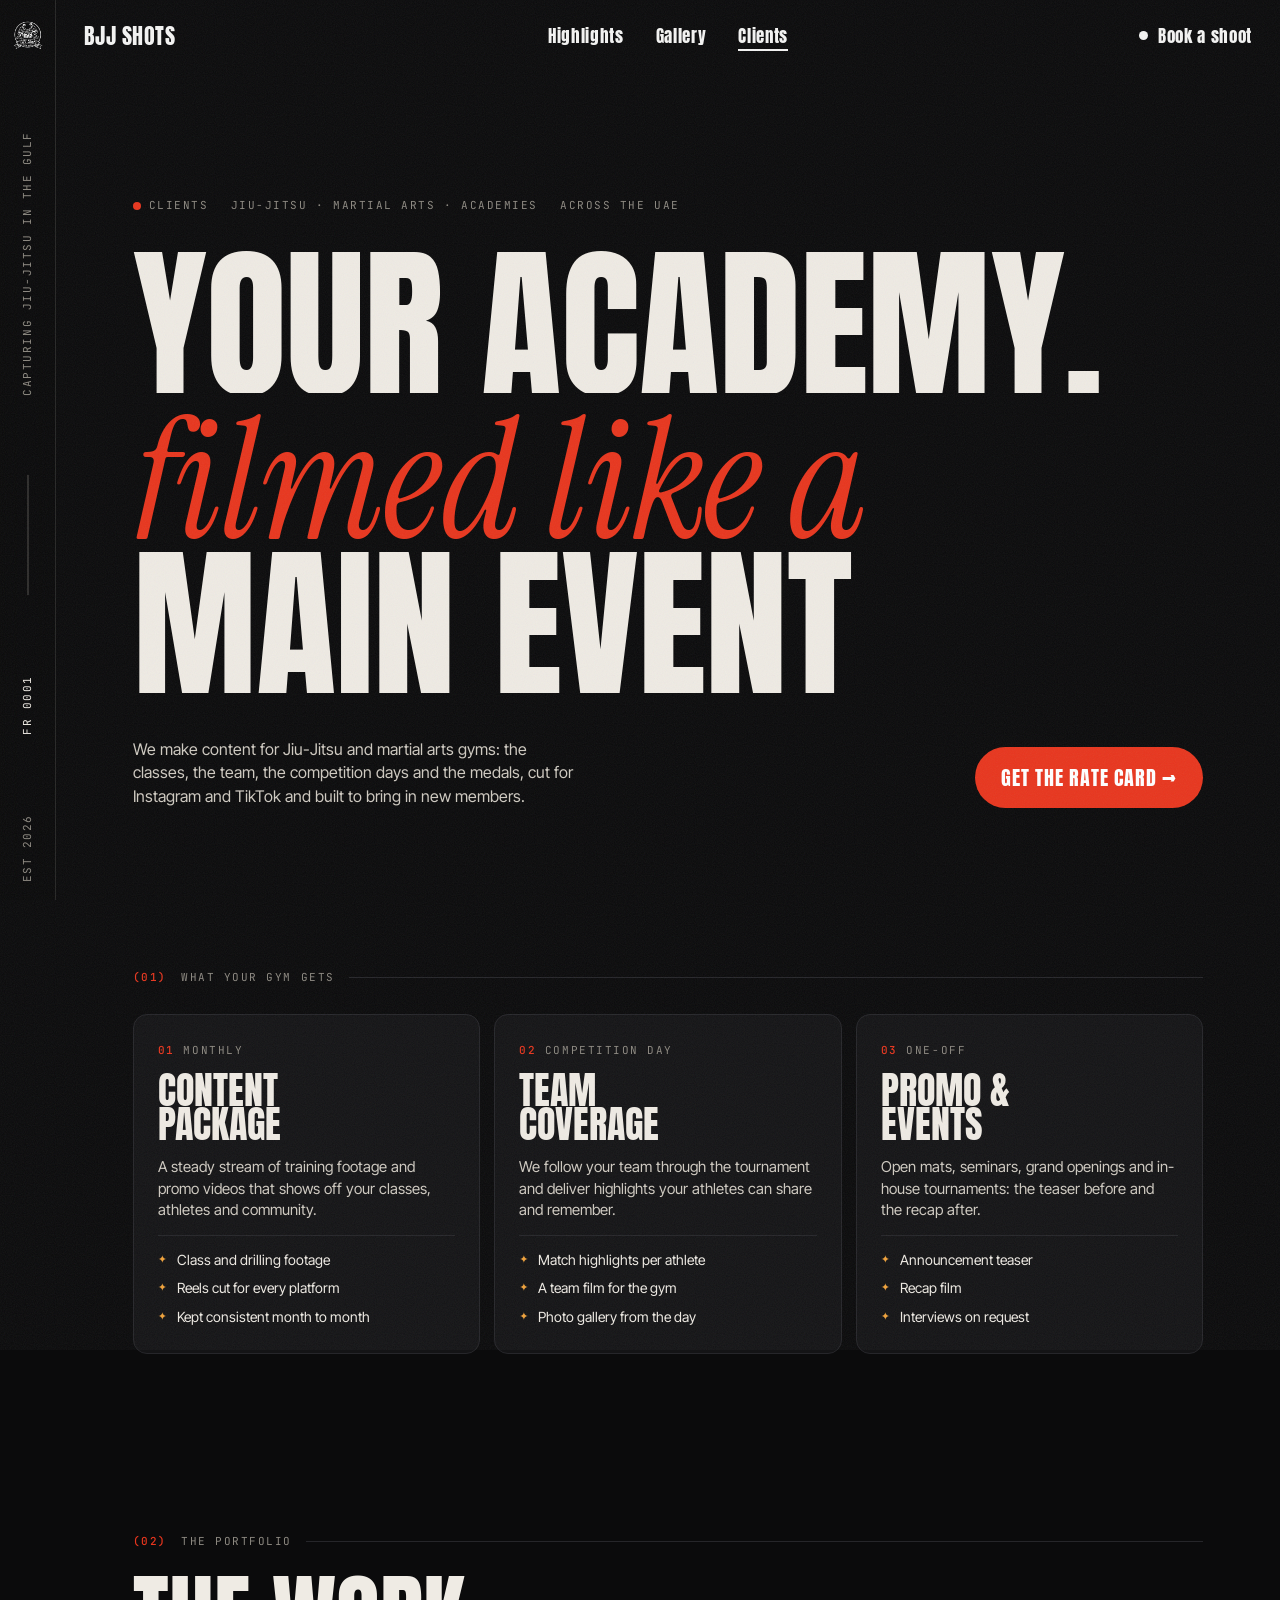
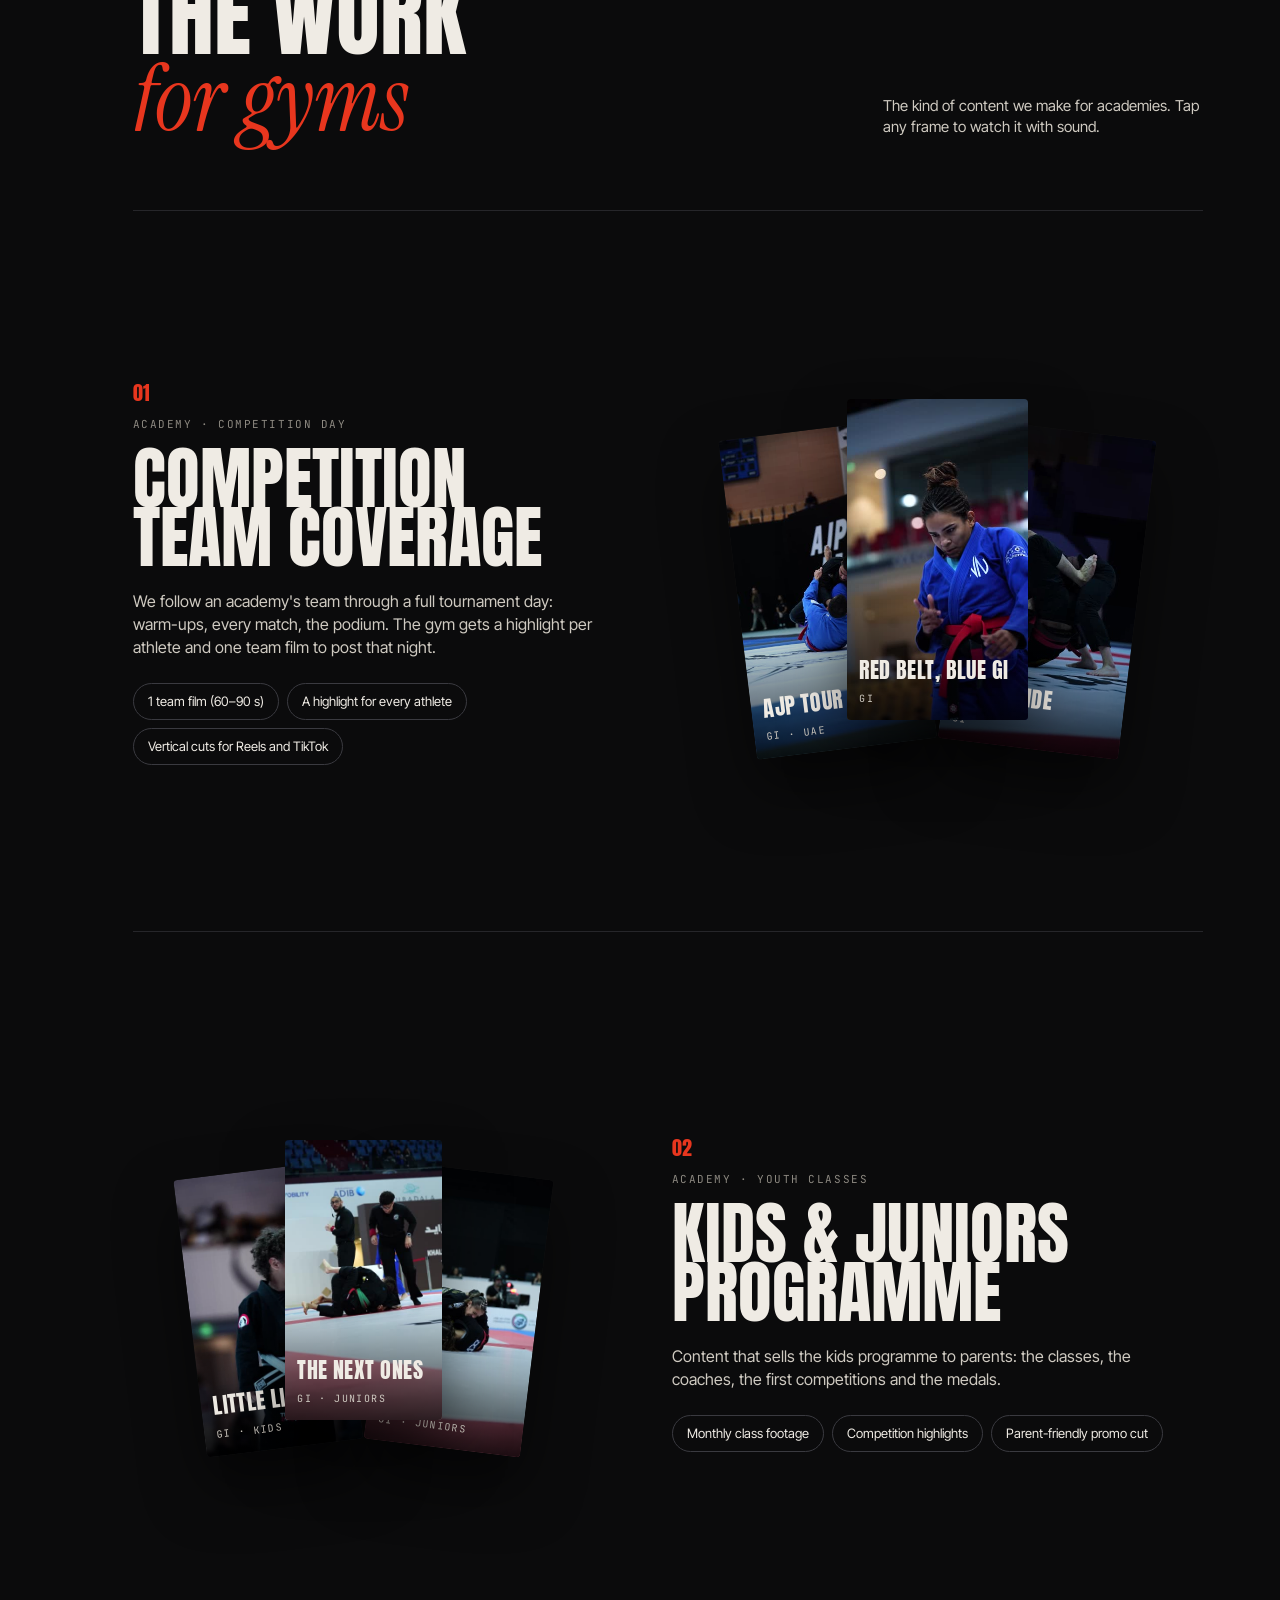
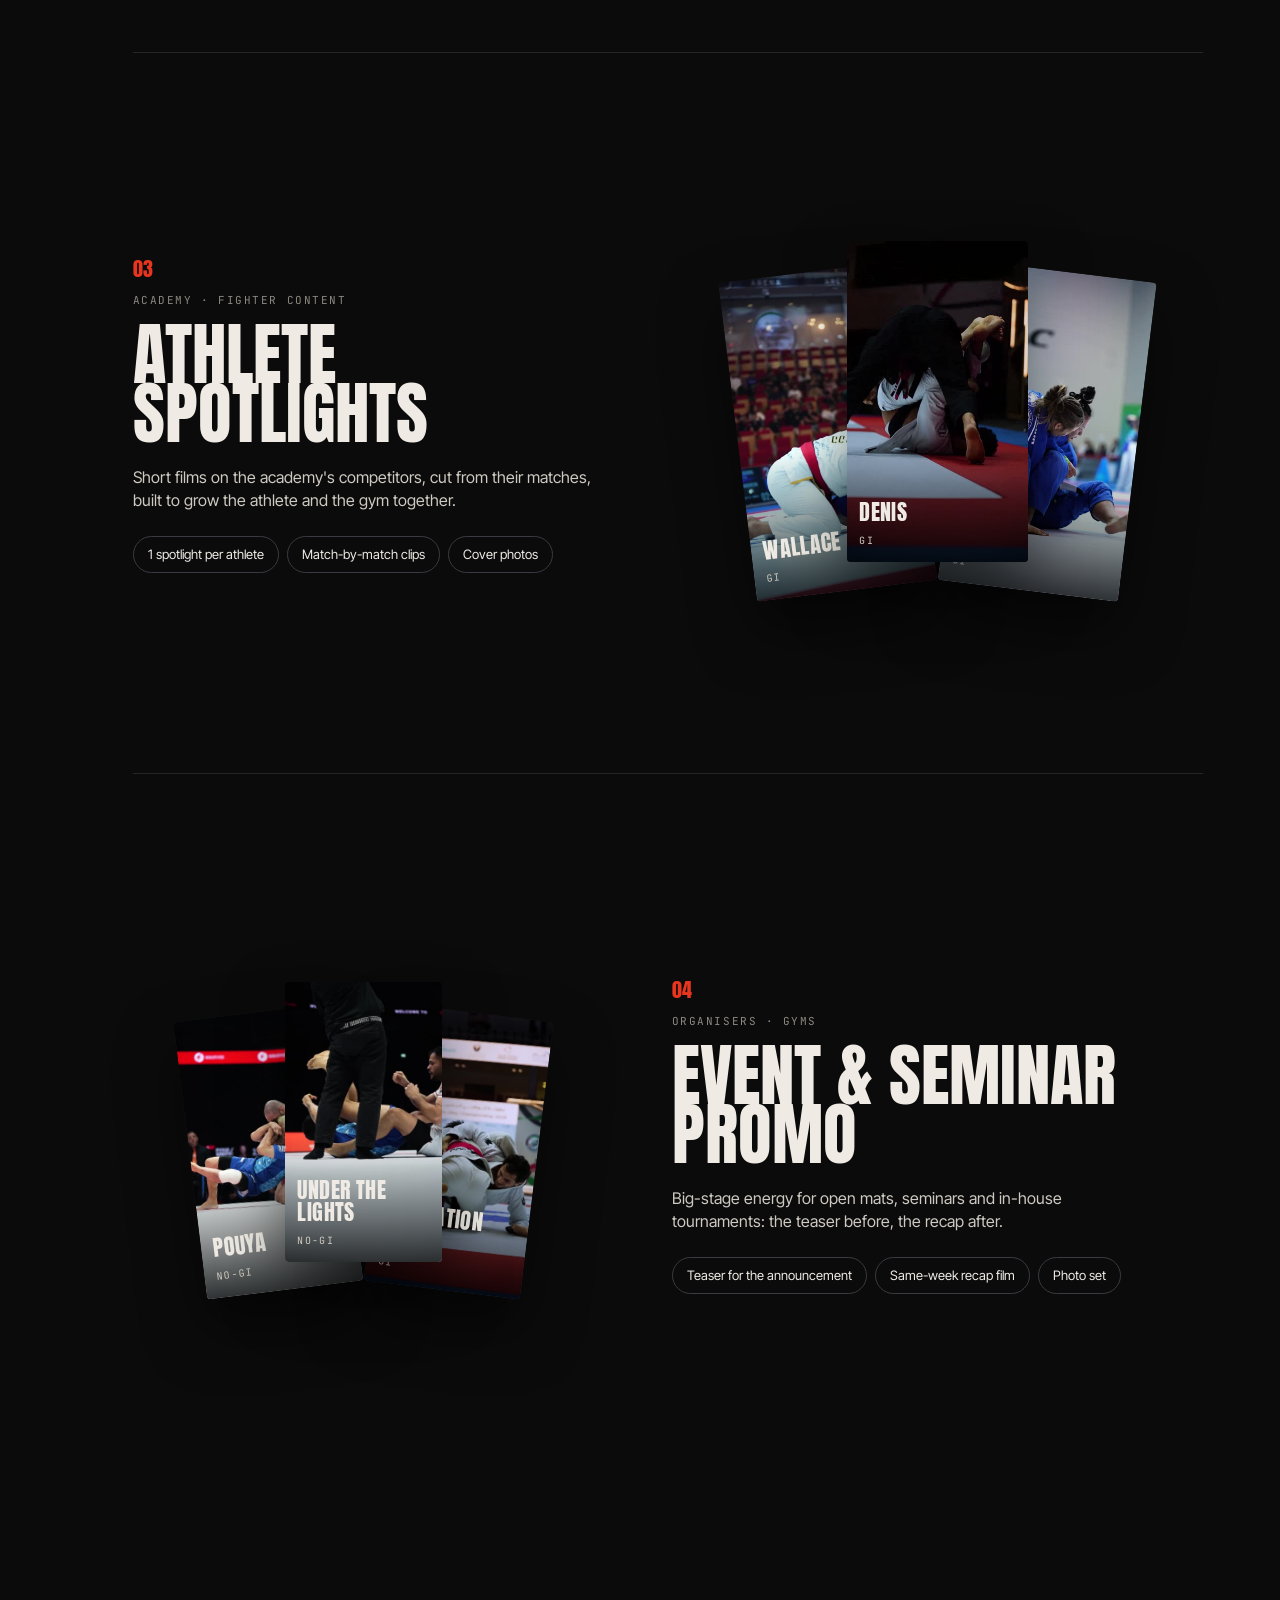
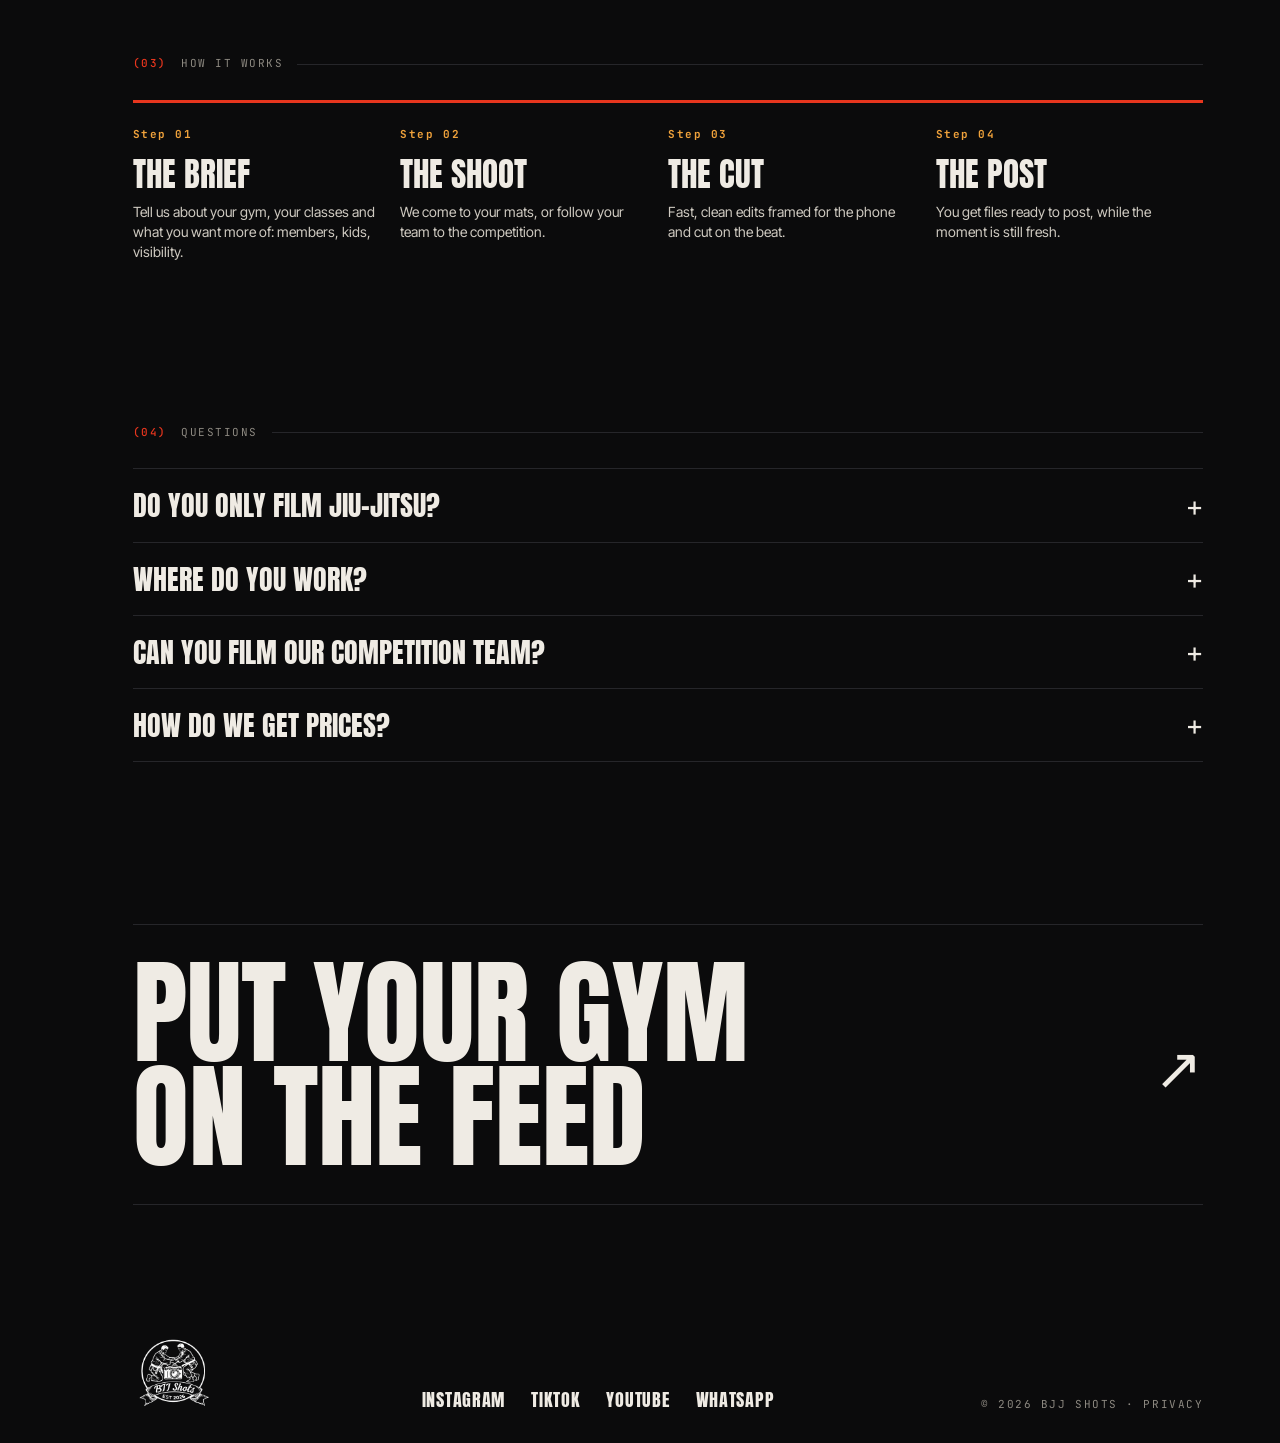
==== clients.html @ 88e9c47b "Five pages: home, highlights, photo gallery with ordering, clients, booking" ====
<!doctype html>
<html lang="en">
<head>
<meta charset="utf-8">
<meta name="viewport" content="width=device-width, initial-scale=1">
<title>For Gyms & Academies | BJJ Shots</title>
<meta name="description" content="BJJ Shots films Jiu-Jitsu and martial arts gyms across the UAE: competition team coverage, kids programmes, athlete spotlights and event promos.">
<meta property="og:image" content="media/reels/r10.jpg">
<link rel="icon" href="logo.png">
<link rel="preconnect" href="https://fonts.googleapis.com">
<link rel="preconnect" href="https://fonts.gstatic.com" crossorigin>
<link href="https://fonts.googleapis.com/css2?family=Anton&family=Instrument+Serif:ital@0;1&family=Inter+Tight:wght@400;500;600&family=JetBrains+Mono:wght@400;500&display=swap" rel="stylesheet">
<link rel="stylesheet" href="assets/site.css">
<style>
.ph-head .btns{display:flex;gap:12px;flex-wrap:wrap}

/* what you get */
#offer{padding:10vh var(--gut) 8vh}
.packs{display:grid;grid-template-columns:repeat(3,1fr);gap:14px}
.pack{border:1px solid var(--line);border-radius:14px;padding:28px 24px 26px;display:flex;flex-direction:column;gap:14px;background:var(--ink2);transition:border-color .3s,transform .5s var(--ease)}
.pack:hover{border-color:var(--red);transform:translateY(-6px)}
.pack .mono{color:var(--mute)}
.pack .mono b{color:var(--red);font-weight:500}
.pack h3{font-family:var(--display);font-weight:400;font-size:clamp(32px,3vw,48px);line-height:.9;text-transform:uppercase}
.pack p{color:var(--soft);font-size:15px}
.pack ul{list-style:none;margin-top:auto;border-top:1px solid var(--line);padding-top:14px;display:grid;gap:8px}
.pack li{display:flex;gap:10px;font-size:14px}
.pack li::before{content:"✦";color:var(--edge);font-size:11px;line-height:1.7}

/* portfolio */
#work{padding:12vh var(--gut) 6vh}
.work-head{display:flex;justify-content:space-between;align-items:end;gap:30px;margin-bottom:8vh}
.work-head p{max-width:320px;color:var(--soft);font-size:15px}
.proj{display:grid;grid-template-columns:1fr 1.15fr;gap:6vw;align-items:center;padding:8vh 0;border-top:1px solid var(--line)}
.proj:nth-child(even) .reels{order:-1}
.proj .no{font-family:var(--display);font-size:20px;color:var(--red)}
.proj .kind{color:var(--mute);margin:10px 0 16px;display:block}
.proj h3{font-family:var(--display);font-weight:400;font-size:clamp(44px,5.4vw,96px);line-height:.86;text-transform:uppercase}
.proj .client{font-family:var(--serif);font-style:italic;font-size:clamp(24px,2.2vw,34px);color:var(--red);margin-top:10px}
.proj .logo{height:46px;width:auto;margin-top:16px;filter:grayscale(1) brightness(1.6)}
.proj p{color:var(--soft);font-size:16px;margin-top:22px;max-width:480px}
.proj ul{list-style:none;margin-top:24px;display:flex;flex-wrap:wrap;gap:8px}
.proj li{border:1px solid #3A3A40;border-radius:999px;padding:8px 14px;font-size:13px}
.reels{position:relative;height:min(64vh,620px);display:flex;justify-content:center;align-items:center}
.reels .fcard{position:absolute;width:min(34%,250px);transition:transform .9s var(--ease)}
.reels .fcard:nth-child(1){transform:translateX(-62%) rotate(-7deg) translateY(18px)}
.reels .fcard:nth-child(2){z-index:2;transform:translateY(-12px)}
.reels .fcard:nth-child(3){transform:translateX(62%) rotate(7deg) translateY(18px)}
.proj:not(.in) .reels .fcard{transform:none}
.reels .fcard:hover{z-index:3}
.reels .fcard .shot{box-shadow:0 30px 60px rgba(0,0,0,.5)}

/* process */
#process{padding:12vh var(--gut)}
.flow{display:grid;grid-template-columns:repeat(4,1fr);border-top:1px solid var(--line);position:relative}
.flow::before{content:"";position:absolute;left:0;top:-1px;height:3px;width:100%;background:var(--red);transform-origin:left;transform:scaleX(0);transition:transform 1.6s var(--ease)}
.flow.in::before{transform:scaleX(1)}
.flow div{padding:26px 22px 0 0}
.flow b{display:block;font-family:var(--mono);font-size:11px;letter-spacing:.14em;color:var(--edge);margin-bottom:16px}
.flow h3{font-family:var(--display);font-weight:400;font-size:clamp(28px,2.6vw,40px);line-height:.92;text-transform:uppercase}
.flow p{color:var(--soft);font-size:14px;margin-top:12px;max-width:260px}

/* faq */
#faq{padding:6vh var(--gut) 4vh}
.qa{border-top:1px solid var(--line)}
.qa details{border-bottom:1px solid var(--line)}
.qa summary{list-style:none;display:flex;justify-content:space-between;align-items:center;gap:20px;padding:22px 0;cursor:pointer;font-family:var(--display);font-size:clamp(22px,2.2vw,34px);text-transform:uppercase;line-height:1}
.qa summary::-webkit-details-marker{display:none}
.qa summary::after{content:"+";font-family:var(--body);font-size:28px;transition:transform .3s}
.qa details[open] summary::after{transform:rotate(45deg);color:var(--red)}
.qa details p{color:var(--soft);max-width:680px;padding:0 0 24px}

@media (max-width:1100px){.packs{grid-template-columns:1fr 1fr}.flow{grid-template-columns:1fr 1fr;gap:30px 0}}
@media (max-width:760px){
  #offer{padding:6vh var(--gut)}
  .packs{grid-template-columns:1fr}
  #work{padding:10vh var(--gut) 4vh}
  .work-head{flex-direction:column;align-items:start;gap:14px}
  .proj{grid-template-columns:1fr;gap:5vh;padding:6vh 0}
  .proj:nth-child(even) .reels{order:0}
  .reels{height:auto;justify-content:flex-start;overflow-x:auto;gap:10px;scroll-snap-type:x mandatory;padding-bottom:6px}
  .reels .fcard,.reels .fcard:nth-child(n){position:relative;transform:none!important;width:46vw;flex:none;scroll-snap-align:start}
  #process{padding:8vh var(--gut)}
  .flow{grid-template-columns:1fr}
}
@media (prefers-reduced-motion:reduce){.flow::before{transform:scaleX(1);transition:none}.reels .fcard{transition:none}}
</style>
</head>
<body data-page="clients">
<main>

<header class="ph-head">
  <div class="slate mono"><span class="rec"><i></i>Clients</span><span>Jiu-Jitsu · Martial arts · Academies</span><span>Across the UAE</span></div>
  <h1 class="ph-title"><span class="l">Your academy,</span><br><span class="l"><em>filmed like a</em></span><br><span class="l">main event</span></h1>
  <div class="ph-sub">
    <p>We make content for Jiu-Jitsu and martial arts gyms: the classes, the team, the competition days and the medals, cut for Instagram and TikTok and built to bring in new members.</p>
    <div class="btns"><a class="btn" href="contact.html?type=gym">Get the rate card →</a></div>
  </div>
</header>

<section id="offer" aria-labelledby="offerH">
  <div class="kicker mono"><b>(01)</b> <span id="offerH">What your gym gets</span></div>
  <div class="packs">
    <div class="pack rv"><span class="mono"><b>01</b> Monthly</span><h3>Content<br>package</h3><p>A steady stream of training footage and promo videos that shows off your classes, athletes and community.</p>
      <ul><li>Class and drilling footage</li><li>Reels cut for every platform</li><li>Kept consistent month to month</li></ul></div>
    <div class="pack rv" style="transition-delay:.08s"><span class="mono"><b>02</b> Competition day</span><h3>Team<br>coverage</h3><p>We follow your team through the tournament and deliver highlights your athletes can share and remember.</p>
      <ul><li>Match highlights per athlete</li><li>A team film for the gym</li><li>Photo gallery from the day</li></ul></div>
    <div class="pack rv" style="transition-delay:.16s"><span class="mono"><b>03</b> One-off</span><h3>Promo &amp;<br>events</h3><p>Open mats, seminars, grand openings and in-house tournaments: the teaser before and the recap after.</p>
      <ul><li>Announcement teaser</li><li>Recap film</li><li>Interviews on request</li></ul></div>
  </div>
</section>

<section id="work" aria-labelledby="workH">
  <div class="kicker mono"><b>(02)</b> The portfolio</div>
  <div class="work-head">
    <h2 class="h-big" id="workH">The work<br><em>for gyms</em></h2>
    <p>The kind of content we make for academies. Tap any frame to watch it with sound.</p>
  </div>
  <div id="projects"></div>
</section>

<section id="process" aria-labelledby="procH">
  <div class="kicker mono"><b>(03)</b> <span id="procH">How it works</span></div>
  <div class="flow rv">
    <div><b>Step 01</b><h3>The brief</h3><p>Tell us about your gym, your classes and what you want more of: members, kids, visibility.</p></div>
    <div><b>Step 02</b><h3>The shoot</h3><p>We come to your mats, or follow your team to the competition.</p></div>
    <div><b>Step 03</b><h3>The cut</h3><p>Fast, clean edits framed for the phone and cut on the beat.</p></div>
    <div><b>Step 04</b><h3>The post</h3><p>You get files ready to post, while the moment is still fresh.</p></div>
  </div>
</section>

<section id="faq" aria-labelledby="faqH">
  <div class="kicker mono"><b>(04)</b> <span id="faqH">Questions</span></div>
  <div class="qa">
    <details><summary>Do you only film Jiu-Jitsu?</summary><p>Jiu-Jitsu is home, but we film martial arts gyms of every kind: grappling, striking and kids' programmes.</p></details>
    <details><summary>Where do you work?</summary><p>We are based in the UAE and cover gyms and events across the Gulf.</p></details>
    <details><summary>Can you film our competition team?</summary><p>Yes. We follow your athletes through the day and deliver highlights for each of them, plus a photo gallery your members can buy from.</p></details>
    <details><summary>How do we get prices?</summary><p>Send us a quick brief on the booking page and we will send the rate card for the package that fits your gym.</p></details>
  </div>
</section>

<section class="endband">
  <a class="big" href="contact.html?type=gym"><span>Put your gym<br>on the feed</span><span>↗</span></a>
</section>
</main>

<script src="assets/config.js"></script>
<script src="assets/site.js"></script>
<script>
(async () => {
const { $, esc, pad, json, watch, reveal } = BJJ;
let data;
try { data = await json('data/clients.json'); } catch { return; }
let reels = {};
try { (await json('data/highlights.json')).items.forEach(r => reels[r.id] = r); } catch {}
const reel = id => reels[id] || { id, title: '', tag: '', video: `media/reels/${id}.mp4`, loop: `media/reels/${id}-loop.mp4`, poster: `media/reels/${id}.jpg` };
$('#projects').innerHTML = data.projects.map((p, i) => `
  <article class="proj rv">
    <div>
      <span class="no">${pad(i + 1)}</span>
      <span class="kind mono">${esc(p.kind)}</span>
      <h3>${esc(p.title)}</h3>
      ${p.client ? `<div class="client">${esc(p.client)}</div>` : ''}
      ${p.logo ? `<img class="logo" src="${esc(p.logo)}" alt="${esc(p.client || '')} logo">` : ''}
      <p>${esc(p.summary)}</p>
      <ul>${p.deliverables.map(d => `<li>${esc(d)}</li>`).join('')}</ul>
    </div>
    <div class="reels">${p.reels.map(reel).map(r => `
      <button class="fcard" data-video="${esc(r.video)}" data-poster="${esc(r.poster)}" data-title="${esc(r.title || p.title)}" data-tag="${esc(p.kind)}" aria-label="Play ${esc(r.title || p.title)}">
        <span class="shot"><img src="${esc(r.poster)}" alt="" loading="lazy"><video muted loop playsinline preload="none" data-src="${esc(r.loop)}"></video>
        <span class="cap"><b>${esc(r.title)}</b><span class="mono">${esc(r.tag)}</span></span></span>
      </button>`).join('')}</div>
  </article>`).join('');
watch($('#projects'));
reveal($('#projects'));
})();
</script>
</body>
</html>
---- assets/site.css ----
/* BJJ Shots: shared chrome for every page (tokens, rail, nav + phone menu, cursor, lightbox, footer, page heads). */
:root{
  --ink:#0B0B0C; --ink2:#141416; --line:#26262A; --paper:#EFEBE4; --mute:#8D8981; --soft:#CFCAC1;
  --red:#E8361E; --edge:#F0A23B; --gold:#E9C46A; --mat:#E9E5DD;
  --display:'Anton',Impact,sans-serif; --serif:'Instrument Serif',Georgia,serif;
  --body:'Inter Tight',system-ui,sans-serif; --mono:'JetBrains Mono',ui-monospace,monospace; --marker:'Permanent Marker',cursive;
  --rail:56px; --gut:6vw; --ease:cubic-bezier(.2,.8,.1,1);
}
*{box-sizing:border-box;margin:0;padding:0}
html{background:var(--ink);color:var(--paper);-webkit-text-size-adjust:100%}
body{font-family:var(--body);background:var(--ink);overflow-x:hidden;line-height:1.45;-webkit-font-smoothing:antialiased}
a{color:inherit;text-decoration:none}
button{font:inherit;color:inherit;background:none;border:0;cursor:pointer;text-align:left}
img,video{display:block;max-width:100%}
::selection{background:var(--red);color:#fff}
:focus-visible{outline:2px solid var(--red);outline-offset:3px}
.mono{font-family:var(--mono);font-size:11px;letter-spacing:.14em;text-transform:uppercase}
[hidden]{display:none!important}
.sr{position:absolute;width:1px;height:1px;overflow:hidden;clip:rect(0 0 0 0);white-space:nowrap}
.skip{position:fixed;left:12px;top:-60px;z-index:200;background:var(--red);color:#fff;padding:10px 14px;border-radius:6px}
.skip:focus{top:12px}

/* grain, rail */
.grain{position:fixed;inset:-50%;z-index:90;pointer-events:none;opacity:.07;
  background-image:url("data:image/svg+xml,%3Csvg xmlns='http://www.w3.org/2000/svg' width='160' height='160'%3E%3Cfilter id='n'%3E%3CfeTurbulence type='fractalNoise' baseFrequency='.9' numOctaves='3' stitchTiles='stitch'/%3E%3C/filter%3E%3Crect width='100%25' height='100%25' filter='url(%23n)'/%3E%3C/svg%3E");
  animation:grain 1s steps(6) infinite}
@keyframes grain{0%{transform:translate(0,0)}20%{transform:translate(-4%,3%)}40%{transform:translate(3%,-5%)}60%{transform:translate(-6%,-2%)}80%{transform:translate(5%,4%)}100%{transform:translate(0,0)}}
.rail{position:fixed;left:0;top:0;bottom:0;width:var(--rail);z-index:60;border-right:1px solid rgba(239,235,228,.12);background:rgba(11,11,12,.55);backdrop-filter:blur(10px);-webkit-backdrop-filter:blur(10px);display:flex;flex-direction:column;align-items:center;justify-content:space-between;padding:18px 0}
.rail .mark{width:34px;height:34px}
.rail .vert{writing-mode:vertical-rl;transform:rotate(180deg);white-space:nowrap;color:var(--mute)}
.rail .meter{width:2px;height:120px;background:rgba(239,235,228,.15);position:relative;overflow:hidden}
.rail .meter i{position:absolute;left:0;top:0;width:100%;height:100%;background:var(--red);transform-origin:top;transform:scaleY(0)}
.rail .fr{color:var(--paper)}

/* nav */
.nav{position:fixed;top:0;left:var(--rail);right:0;z-index:55;display:grid;grid-template-columns:1fr auto 1fr;align-items:center;padding:20px 28px;mix-blend-mode:difference;color:#fff}
.nav .brand{display:flex;align-items:center;gap:10px;font-family:var(--display);font-size:22px;letter-spacing:.02em}
.nav .links{display:flex;gap:32px}
.nav .links a{font-family:var(--display);font-size:17px;letter-spacing:.04em;position:relative}
.nav .links a sup{font-family:var(--mono);font-size:9px;margin-left:3px;vertical-align:top}
.nav .links a::after{content:"";position:absolute;left:0;right:0;bottom:-3px;height:2px;background:#fff;transform:scaleX(0);transform-origin:right;transition:transform .35s cubic-bezier(.7,0,.2,1)}
.nav .links a:hover::after,.nav .links a[aria-current=page]::after{transform:scaleX(1);transform-origin:left}
.nav .cta{justify-self:end;font-family:var(--display);font-size:17px;letter-spacing:.04em;display:flex;align-items:center;gap:10px}
.nav .cta b{width:9px;height:9px;border-radius:50%;background:#fff;animation:blink 1.2s steps(2) infinite}
.nav .burger{display:none;justify-self:end;font-family:var(--display);font-size:17px;letter-spacing:.06em;align-items:center;gap:10px;min-height:44px;padding:0 2px}
.nav .burger i{display:grid;gap:5px}
.nav .burger i::before,.nav .burger i::after{content:"";display:block;width:22px;height:2px;background:#fff}
@keyframes blink{50%{opacity:0}}

/* phone menu sheet */
.menu{position:fixed;inset:0;z-index:150;background:var(--ink);display:flex;flex-direction:column;padding:16px 18px 28px;clip-path:circle(0% at calc(100% - 40px) 34px);transition:clip-path .7s cubic-bezier(.7,0,.2,1);visibility:hidden}
.menu.on{clip-path:circle(150% at calc(100% - 40px) 34px);visibility:visible}
.menu .top{display:flex;justify-content:space-between;align-items:center;min-height:44px}
.menu .top b{font-family:var(--display);font-size:22px;font-weight:400}
.menu .x{font-family:var(--display);font-size:17px;letter-spacing:.06em;min-height:44px;display:flex;align-items:center;gap:10px}
.menu nav{margin-top:6vh;display:flex;flex-direction:column}
.menu nav a{display:flex;align-items:baseline;gap:14px;font-family:var(--display);font-size:clamp(44px,13vw,72px);line-height:1;text-transform:uppercase;padding:10px 0;border-bottom:1px solid var(--line);opacity:0;transform:translateY(24px);transition:opacity .4s,transform .6s var(--ease)}
.menu nav a small{font-family:var(--mono);font-size:11px;color:var(--mute);letter-spacing:.14em}
.menu nav a[aria-current=page]{color:var(--red)}
.menu.on nav a{opacity:1;transform:none}
.menu.on nav a:nth-child(2){transition-delay:.05s}.menu.on nav a:nth-child(3){transition-delay:.1s}.menu.on nav a:nth-child(4){transition-delay:.15s}.menu.on nav a:nth-child(5){transition-delay:.2s}
.menu .foot{margin-top:auto;display:flex;flex-direction:column;gap:10px;color:var(--mute)}
.menu .foot a{color:var(--paper)}

/* cursor */
.cursor{position:fixed;left:0;top:0;z-index:95;pointer-events:none;width:14px;height:14px;margin:-7px 0 0 -7px;border:1.5px solid #fff;border-radius:50%;mix-blend-mode:difference;transition:width .25s,height .25s,margin .25s,background .25s,opacity .2s;display:grid;place-items:center}
.cursor span{font-family:var(--mono);font-size:10px;letter-spacing:.12em;color:#000;opacity:0;transition:opacity .2s}
.cursor.play{width:84px;height:84px;margin:-42px 0 0 -42px;background:#fff}
.cursor.play span{opacity:1}
.cursor.hide,.cursor.idle{opacity:0}
@media (pointer:coarse){.cursor{display:none}}

main{padding-left:var(--rail)}
section{position:relative}
.kicker{display:flex;align-items:center;gap:14px;color:var(--mute);margin-bottom:28px}
.kicker b{color:var(--red);font-weight:500}
.kicker::after{content:"";flex:1;height:1px;background:var(--line)}
.h-big{font-family:var(--display);font-weight:400;font-size:clamp(46px,7vw,120px);line-height:.85;text-transform:uppercase}
.h-big em,.ph-title em{font-family:var(--serif);font-style:italic;text-transform:none;color:var(--red);font-weight:400}

/* page head (inner pages) */
.ph-head{padding:22vh var(--gut) 8vh;position:relative}
.ph-title{font-family:var(--display);font-weight:400;font-size:clamp(72px,13vw,230px);line-height:.82;text-transform:uppercase;letter-spacing:-.005em}
.ph-title .clip{display:inline-block;overflow:hidden;vertical-align:top;padding-top:.04em}
.ph-title .ln{display:inline-block;transform:translateY(105%);transition:transform 1.1s var(--ease)}
.ph-title.in .ln{transform:none}
.ph-sub{display:flex;justify-content:space-between;align-items:end;gap:30px;margin-top:5vh}
.ph-sub p{max-width:440px;color:var(--soft);font-size:16px}
.ph-sub .mono{color:var(--mute)}
.slate{display:flex;gap:22px;flex-wrap:wrap;color:var(--mute);margin-bottom:4vh}
.slate b{color:var(--paper);font-weight:500}
.slate .rec{display:flex;align-items:center;gap:8px}
.slate .rec i{width:8px;height:8px;border-radius:50%;background:var(--red);animation:blink 1s steps(2) infinite}

/* buttons */
.btn{display:inline-flex;align-items:center;gap:12px;font-family:var(--display);font-size:20px;letter-spacing:.04em;text-transform:uppercase;padding:16px 26px;border-radius:999px;background:var(--red);color:#fff;transition:transform .3s var(--ease),background .3s;min-height:48px}
.btn:hover{transform:scale(1.04) rotate(-1.5deg)}
.btn.ghost{background:transparent;border:1.5px solid var(--paper);color:var(--paper)}
.btn.ghost:hover{background:var(--paper);color:var(--ink)}
.btn.small{font-size:16px;padding:11px 18px;min-height:44px}
.btn[aria-disabled=true]{opacity:.45;pointer-events:none}

/* film-frame card (highlights, home doors) */
.fcard{position:relative;display:block;width:100%}
@media (pointer:fine){.fcard[data-video]{cursor:none}}
.fcard .edge{display:flex;justify-content:space-between;font-family:var(--mono);font-size:9px;letter-spacing:.18em;color:var(--edge);margin-bottom:6px}
.fcard .shot{position:relative;display:block;aspect-ratio:9/16;border-radius:4px;overflow:hidden;background:#111;transition:transform .6s var(--ease)}
.fcard video,.fcard img{position:absolute;inset:0;width:100%;height:100%;object-fit:cover}
.fcard .shot::after{content:"";position:absolute;inset:0;background:linear-gradient(180deg,transparent 55%,rgba(0,0,0,.78));transition:opacity .4s}
.fcard:hover .shot{transform:scale(1.03)}
.fcard:hover .shot::after{opacity:.4}
.fcard .cap{position:absolute;left:12px;right:12px;bottom:12px;z-index:2;display:block}
.fcard .cap b{display:block;font-family:var(--display);font-weight:400;font-size:22px;line-height:1;text-transform:uppercase;letter-spacing:.02em;margin-bottom:4px}
.fcard .cap .mono{color:var(--soft);font-size:10px}
.fcard .no{position:absolute;top:10px;left:12px;z-index:2;font-family:var(--display);font-size:15px}
.fcard .new{position:absolute;top:10px;right:10px;z-index:2;background:var(--red);color:#fff;padding:3px 7px;border-radius:3px}

/* video lightbox */
.lb{position:fixed;inset:0;z-index:120;background:rgba(5,5,6,.95);display:grid;place-items:center;opacity:0;pointer-events:none;transition:opacity .35s}
.lb.on{opacity:1;pointer-events:auto}
.lb .box{position:relative;height:min(86vh,980px);aspect-ratio:9/16;max-width:92vw;transform:scale(.92);transition:transform .5s var(--ease)}
.lb.on .box{transform:none}
.lb video{width:100%;height:100%;object-fit:contain;background:#000;border-radius:8px}
.lb .x{position:fixed;top:22px;right:26px;font-family:var(--display);font-size:20px;letter-spacing:.06em;display:flex;align-items:center;gap:10px;z-index:2;cursor:pointer}
.lb .x b{display:grid;place-items:center;width:44px;height:44px;border:1.5px solid var(--paper);border-radius:50%;font-family:var(--body);font-weight:400;font-size:22px}
.lb .t{position:fixed;left:calc(var(--rail) + 26px);bottom:24px;font-family:var(--display);font-size:clamp(30px,4vw,64px);text-transform:uppercase;line-height:.9;max-width:40vw}
.lb .t small{display:block;margin-bottom:8px}
.lb .t a{display:inline-block;margin-top:12px;font-family:var(--mono);font-size:11px;letter-spacing:.14em;border-bottom:1px solid var(--red)}
.lb.on ~ .cursor{opacity:0}

/* closing CTA band + footer */
.endband{padding:14vh var(--gut) 4vh}
.endband a.big{display:flex;justify-content:space-between;align-items:center;gap:20px;border-top:1px solid var(--line);border-bottom:1px solid var(--line);padding:4vh 0;font-family:var(--display);font-size:clamp(48px,9vw,160px);line-height:.9;text-transform:uppercase;transition:color .3s}
.endband a.big span:last-child{font-size:.5em;transition:transform .5s var(--ease)}
.endband a.big:hover{color:var(--red)}
.endband a.big:hover span:last-child{transform:translate(10px,-10px) rotate(-8deg)}
footer{display:grid;grid-template-columns:auto 1fr auto;gap:30px;align-items:end;padding:10vh var(--gut) 30px;color:var(--mute)}
footer img{width:82px;height:82px}
footer .soc{display:flex;gap:26px;justify-content:center;flex-wrap:wrap}
footer .soc a{font-family:var(--display);font-size:18px;color:var(--paper);letter-spacing:.04em;text-transform:uppercase}
footer .soc a:hover{color:var(--red)}

.rv{opacity:0;transform:translateY(40px);transition:opacity .9s,transform 1s var(--ease)}
.rv.in{opacity:1;transform:none}

@media (max-width:760px){
  :root{--rail:0px;--gut:16px}
  .rail{display:none}
  .nav{grid-template-columns:1fr auto;padding:12px 16px}
  .nav .links,.nav .cta{display:none}
  .nav .burger{display:flex}
  .ph-head{padding:16vh var(--gut) 6vh}
  .ph-title{font-size:19vw}
  .ph-sub{flex-direction:column;align-items:start;gap:16px}
  .ph-sub p{font-size:15px}
  .lb .t{left:16px;font-size:30px;max-width:80vw}
  .lb .x{top:14px;right:14px}
  footer{grid-template-columns:1fr;padding:8vh var(--gut) 24px;justify-items:start}
  footer .soc{justify-content:start}
}
@media (prefers-reduced-motion:reduce){
  .grain,.nav .cta b,.slate .rec i{animation:none}
  .rv{opacity:1;transform:none;transition:none}
  .ph-title .ln{transform:none;transition:none}
  .menu,.menu nav a{transition:none}
}
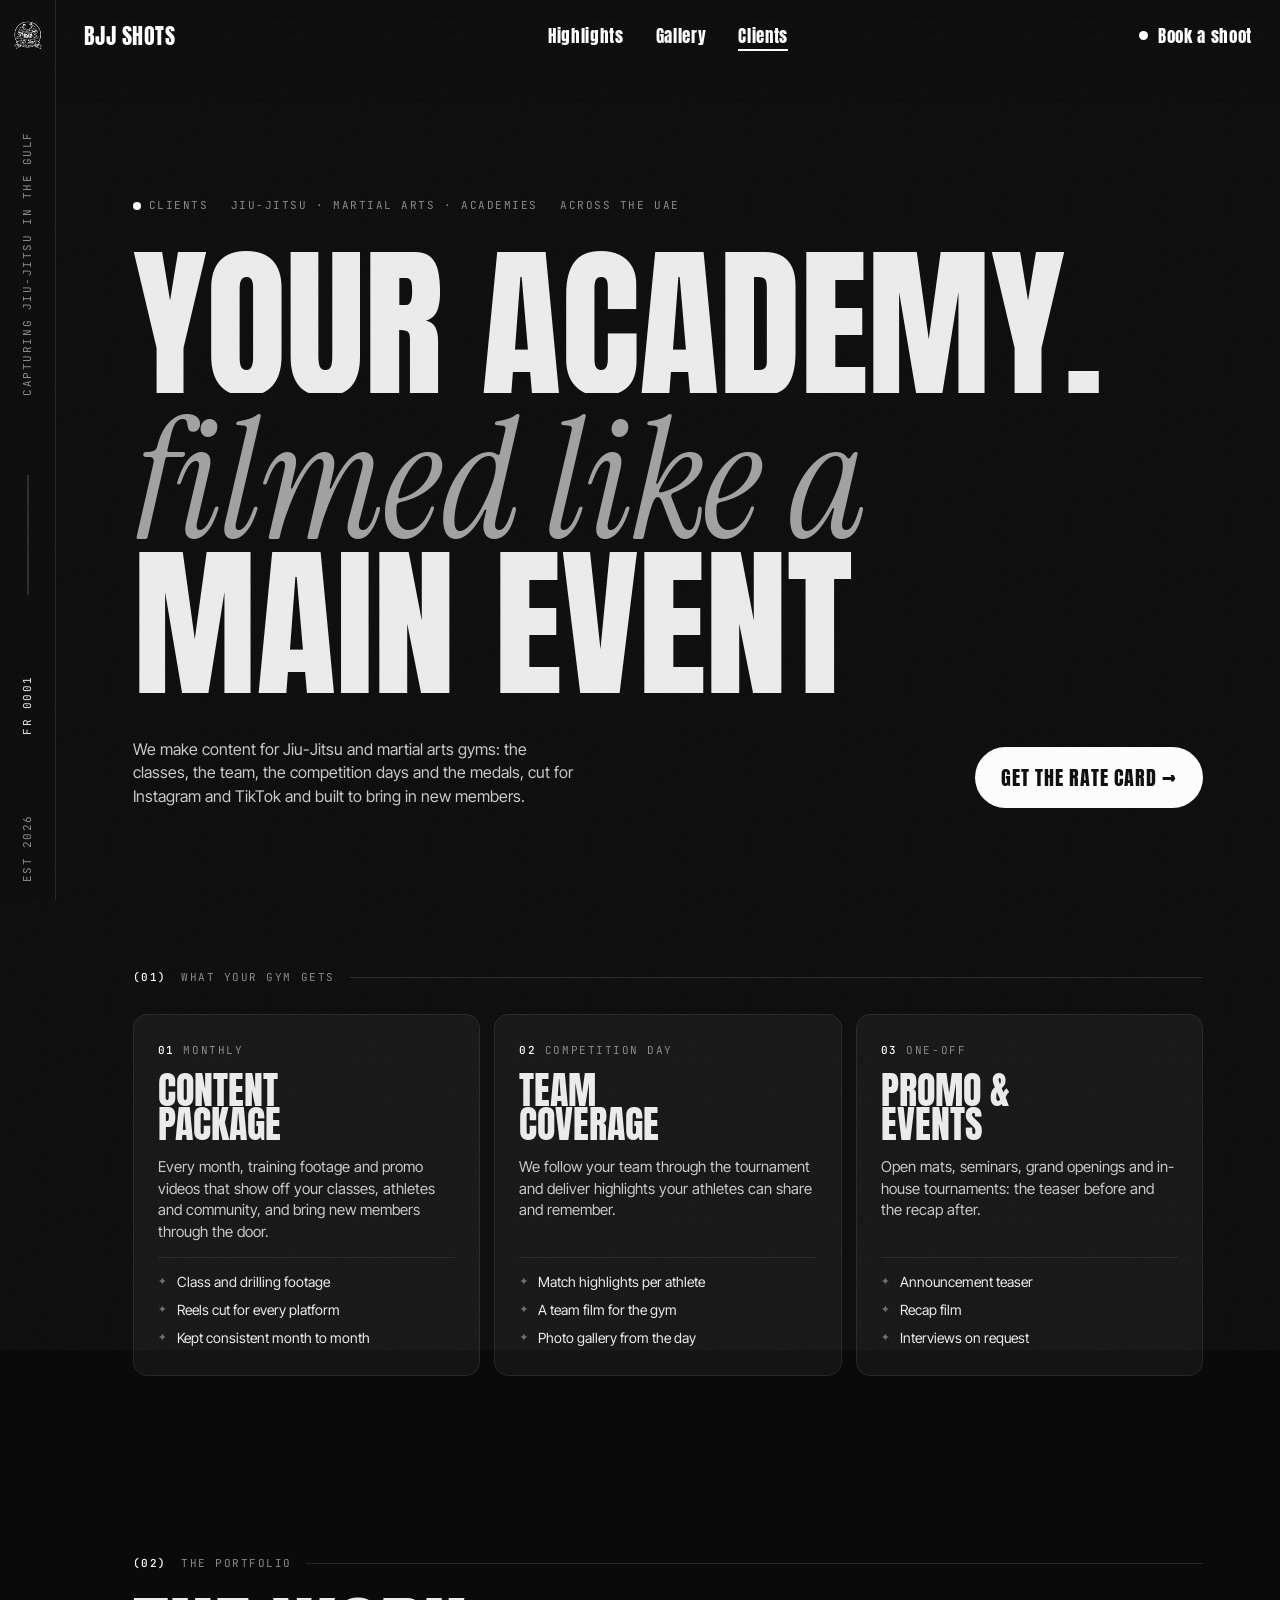
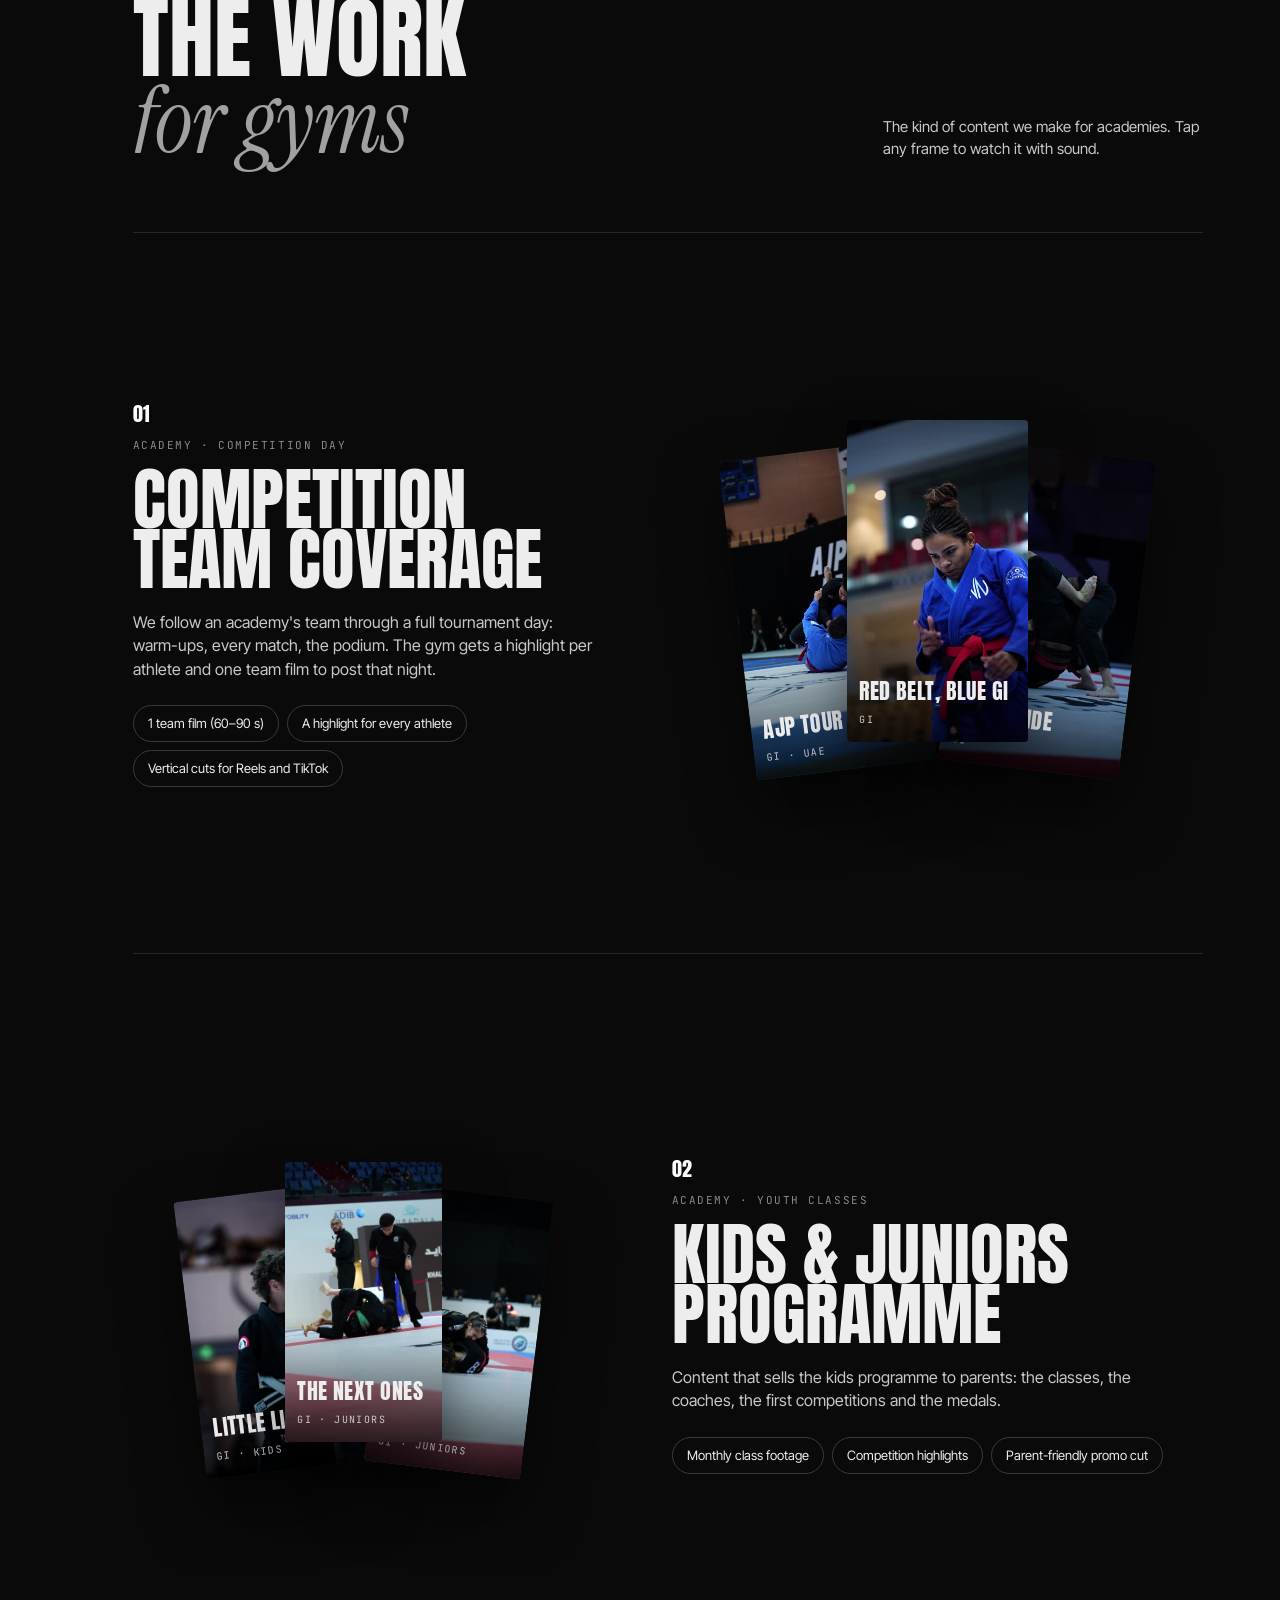
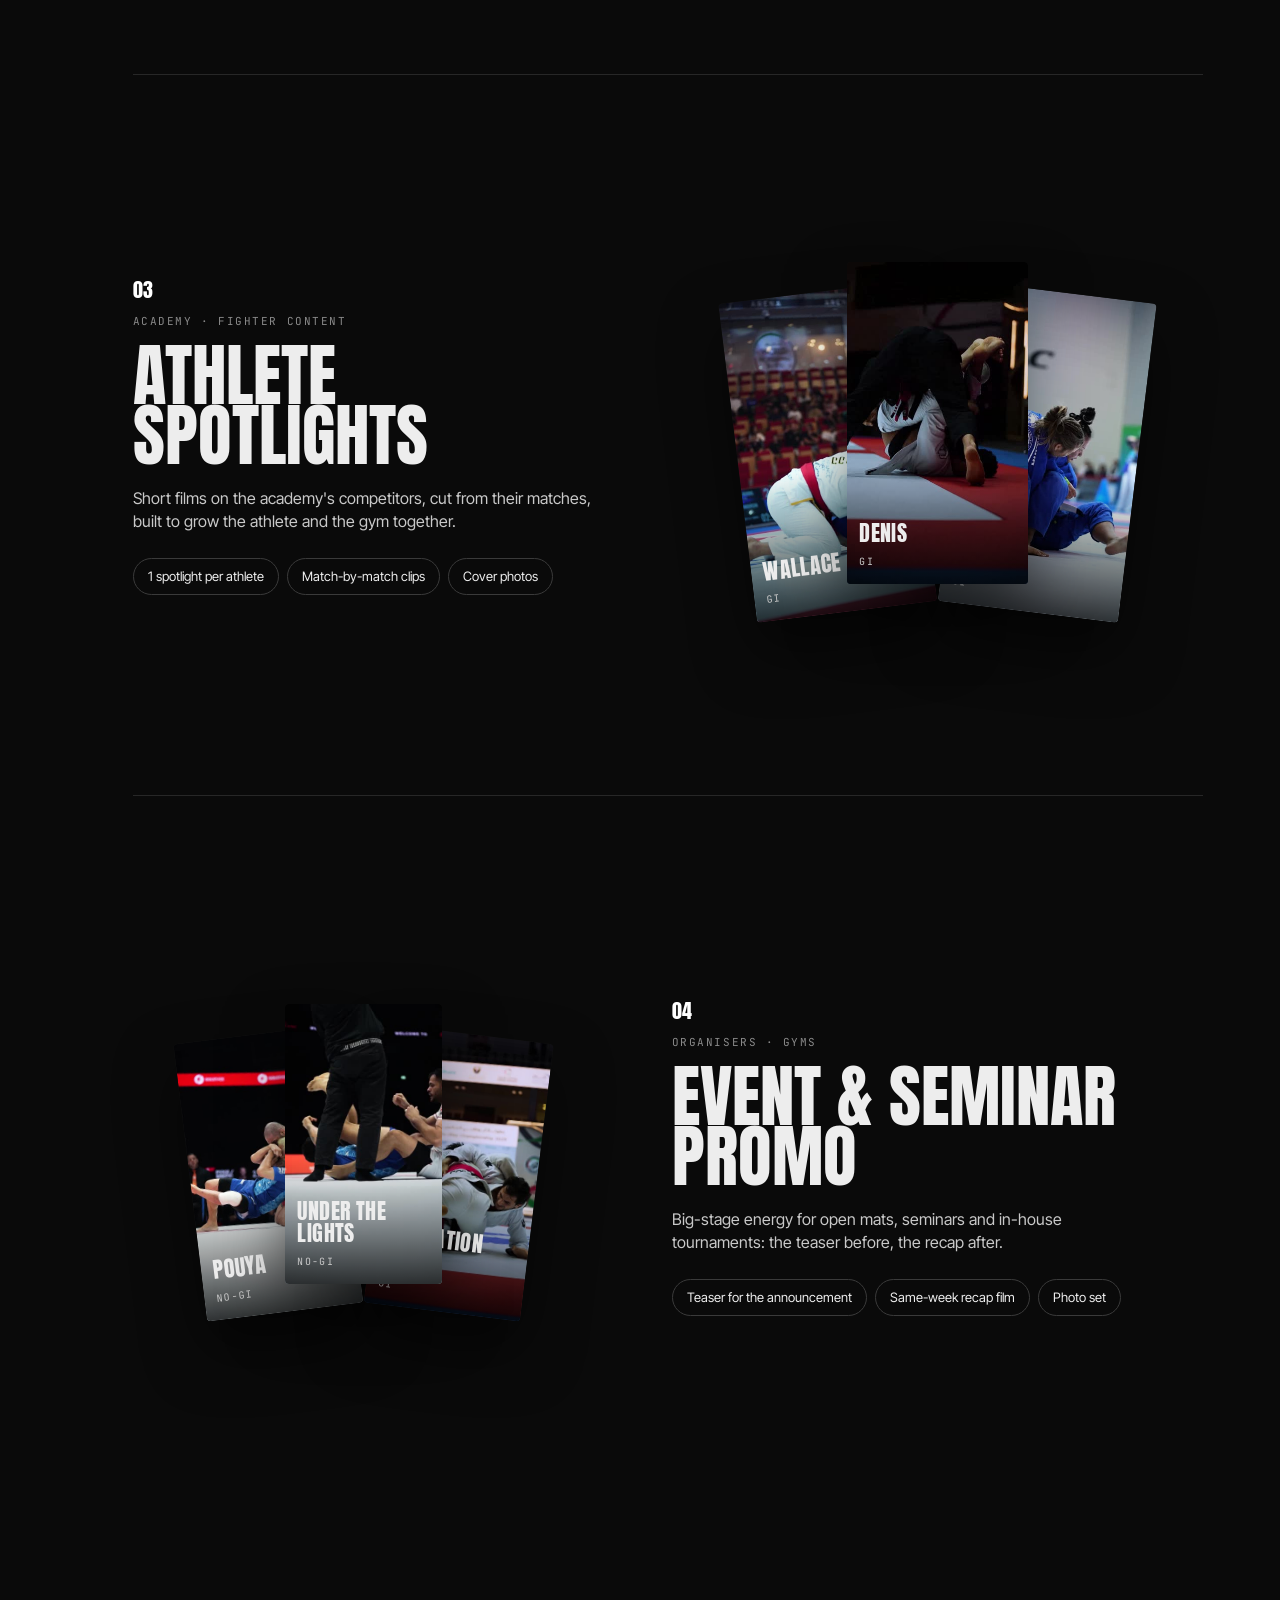
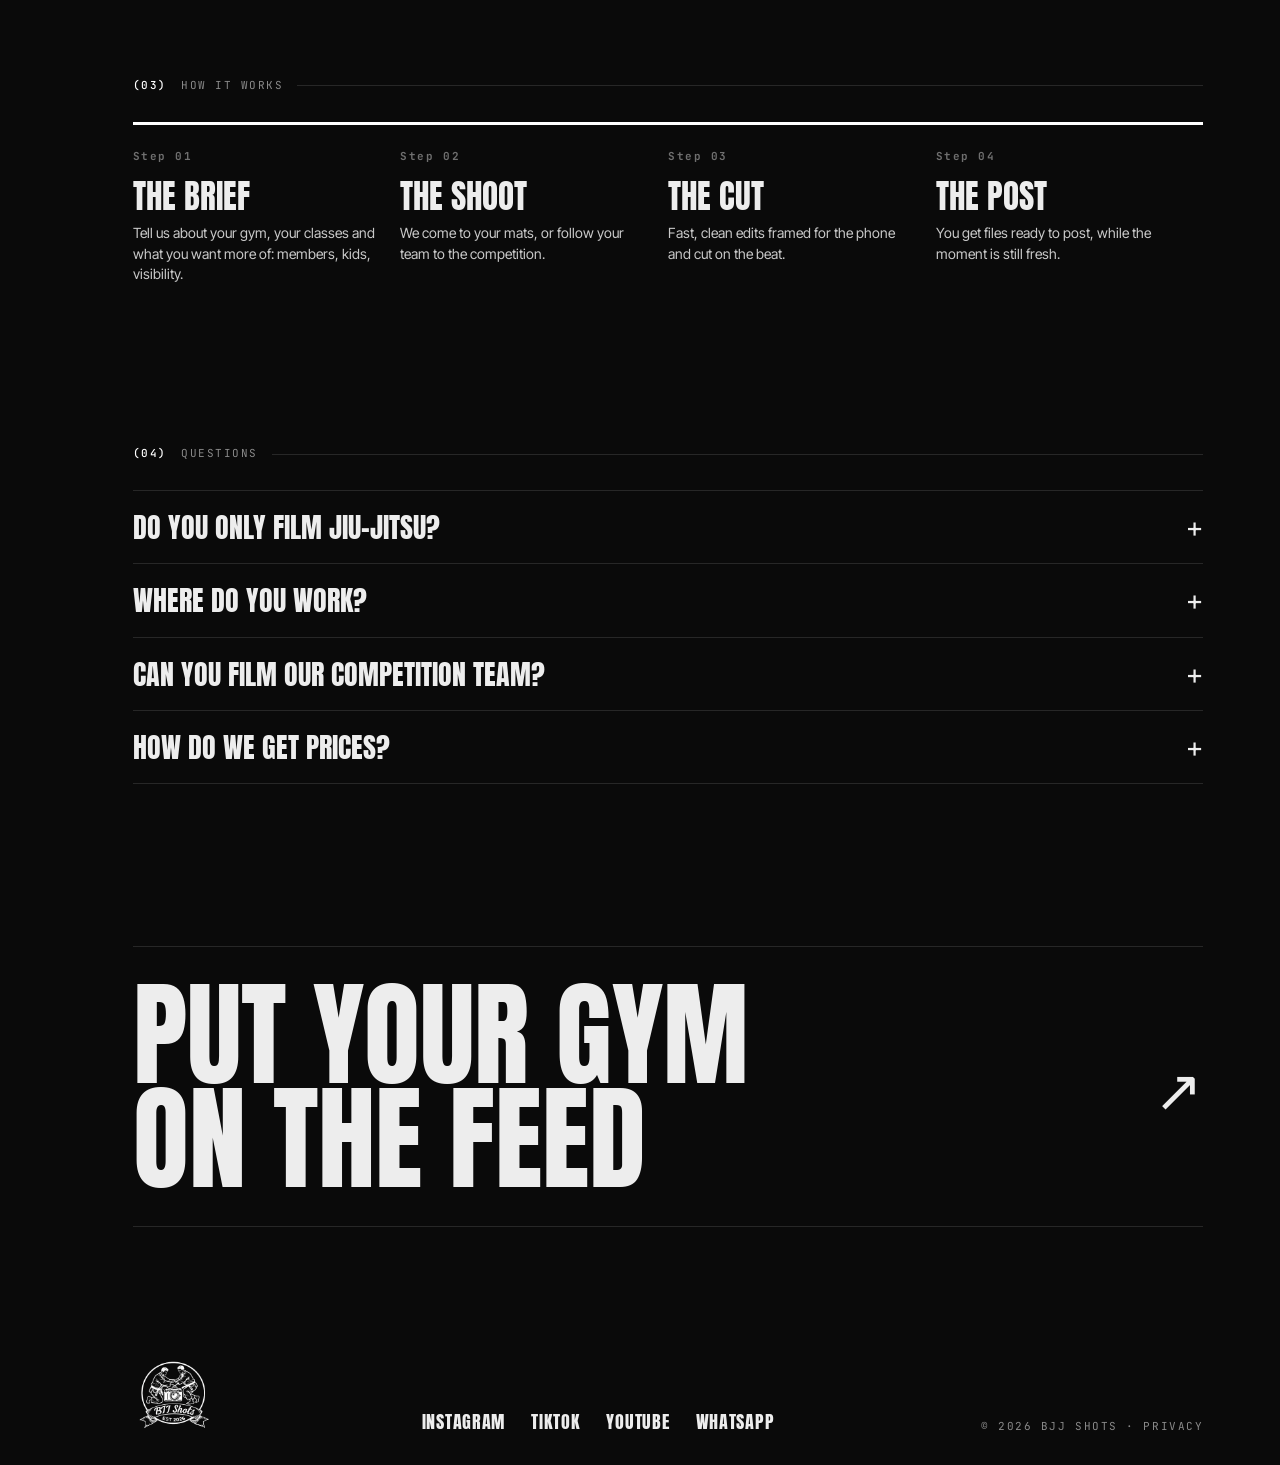
==== commit b397aa3c: "Client feedback round 1: monochrome theme, 7M+ reach and live IG numbers, single-row scoreboard with" ====
--- a/clients.html
+++ b/clients.html
@@ -18,9 +18,9 @@
 #offer{padding:10vh var(--gut) 8vh}
 .packs{display:grid;grid-template-columns:repeat(3,1fr);gap:14px}
 .pack{border:1px solid var(--line);border-radius:14px;padding:28px 24px 26px;display:flex;flex-direction:column;gap:14px;background:var(--ink2);transition:border-color .3s,transform .5s var(--ease)}
-.pack:hover{border-color:var(--red);transform:translateY(-6px)}
+.pack:hover{border-color:var(--accent);transform:translateY(-6px)}
 .pack .mono{color:var(--mute)}
-.pack .mono b{color:var(--red);font-weight:500}
+.pack .mono b{color:var(--accent);font-weight:500}
 .pack h3{font-family:var(--display);font-weight:400;font-size:clamp(32px,3vw,48px);line-height:.9;text-transform:uppercase}
 .pack p{color:var(--soft);font-size:15px}
 .pack ul{list-style:none;margin-top:auto;border-top:1px solid var(--line);padding-top:14px;display:grid;gap:8px}
@@ -33,14 +33,14 @@
 .work-head p{max-width:320px;color:var(--soft);font-size:15px}
 .proj{display:grid;grid-template-columns:1fr 1.15fr;gap:6vw;align-items:center;padding:8vh 0;border-top:1px solid var(--line)}
 .proj:nth-child(even) .reels{order:-1}
-.proj .no{font-family:var(--display);font-size:20px;color:var(--red)}
+.proj .no{font-family:var(--display);font-size:20px;color:var(--accent)}
 .proj .kind{color:var(--mute);margin:10px 0 16px;display:block}
 .proj h3{font-family:var(--display);font-weight:400;font-size:clamp(44px,5.4vw,96px);line-height:.86;text-transform:uppercase}
-.proj .client{font-family:var(--serif);font-style:italic;font-size:clamp(24px,2.2vw,34px);color:var(--red);margin-top:10px}
+.proj .client{font-family:var(--serif);font-style:italic;font-size:clamp(24px,2.2vw,34px);color:var(--tone);margin-top:10px}
 .proj .logo{height:46px;width:auto;margin-top:16px;filter:grayscale(1) brightness(1.6)}
 .proj p{color:var(--soft);font-size:16px;margin-top:22px;max-width:480px}
 .proj ul{list-style:none;margin-top:24px;display:flex;flex-wrap:wrap;gap:8px}
-.proj li{border:1px solid #3A3A40;border-radius:999px;padding:8px 14px;font-size:13px}
+.proj li{border:1px solid #3A3A3A;border-radius:999px;padding:8px 14px;font-size:13px}
 .reels{position:relative;height:min(64vh,620px);display:flex;justify-content:center;align-items:center}
 .reels .fcard{position:absolute;width:min(34%,250px);transition:transform .9s var(--ease)}
 .reels .fcard:nth-child(1){transform:translateX(-62%) rotate(-7deg) translateY(18px)}
@@ -53,7 +53,7 @@
 /* process */
 #process{padding:12vh var(--gut)}
 .flow{display:grid;grid-template-columns:repeat(4,1fr);border-top:1px solid var(--line);position:relative}
-.flow::before{content:"";position:absolute;left:0;top:-1px;height:3px;width:100%;background:var(--red);transform-origin:left;transform:scaleX(0);transition:transform 1.6s var(--ease)}
+.flow::before{content:"";position:absolute;left:0;top:-1px;height:3px;width:100%;background:var(--accent);transform-origin:left;transform:scaleX(0);transition:transform 1.6s var(--ease)}
 .flow.in::before{transform:scaleX(1)}
 .flow div{padding:26px 22px 0 0}
 .flow b{display:block;font-family:var(--mono);font-size:11px;letter-spacing:.14em;color:var(--edge);margin-bottom:16px}
@@ -67,7 +67,7 @@
 .qa summary{list-style:none;display:flex;justify-content:space-between;align-items:center;gap:20px;padding:22px 0;cursor:pointer;font-family:var(--display);font-size:clamp(22px,2.2vw,34px);text-transform:uppercase;line-height:1}
 .qa summary::-webkit-details-marker{display:none}
 .qa summary::after{content:"+";font-family:var(--body);font-size:28px;transition:transform .3s}
-.qa details[open] summary::after{transform:rotate(45deg);color:var(--red)}
+.qa details[open] summary::after{transform:rotate(45deg);color:var(--accent)}
 .qa details p{color:var(--soft);max-width:680px;padding:0 0 24px}
 
 @media (max-width:1100px){.packs{grid-template-columns:1fr 1fr}.flow{grid-template-columns:1fr 1fr;gap:30px 0}}
@@ -101,7 +101,7 @@
 <section id="offer" aria-labelledby="offerH">
   <div class="kicker mono"><b>(01)</b> <span id="offerH">What your gym gets</span></div>
   <div class="packs">
-    <div class="pack rv"><span class="mono"><b>01</b> Monthly</span><h3>Content<br>package</h3><p>A steady stream of training footage and promo videos that shows off your classes, athletes and community.</p>
+    <div class="pack rv"><span class="mono"><b>01</b> Monthly</span><h3>Content<br>package</h3><p>Every month, training footage and promo videos that show off your classes, athletes and community, and bring new members through the door.</p>
       <ul><li>Class and drilling footage</li><li>Reels cut for every platform</li><li>Kept consistent month to month</li></ul></div>
     <div class="pack rv" style="transition-delay:.08s"><span class="mono"><b>02</b> Competition day</span><h3>Team<br>coverage</h3><p>We follow your team through the tournament and deliver highlights your athletes can share and remember.</p>
       <ul><li>Match highlights per athlete</li><li>A team film for the gym</li><li>Photo gallery from the day</li></ul></div>
--- a/assets/site.css
+++ b/assets/site.css
@@ -1,7 +1,10 @@
-/* BJJ Shots: shared chrome for every page (tokens, rail, nav + phone menu, cursor, lightbox, footer, page heads). */
+/* BJJ Shots: shared chrome for every page (tokens, rail, nav + phone menu, cursor, lightbox, footer, page heads).
+   Monochrome since 2026-11-22 (client: dark and moody, black/white/grey, keep the energy).
+   Footage used as texture (manifesto pills, type knockouts, door cards at rest) runs in black and white;
+   footage shown as the work (hero, highlights, lightbox, a door on hover) keeps its colour. */
 :root{
-  --ink:#0B0B0C; --ink2:#141416; --line:#26262A; --paper:#EFEBE4; --mute:#8D8981; --soft:#CFCAC1;
-  --red:#E8361E; --edge:#F0A23B; --gold:#E9C46A; --mat:#E9E5DD;
+  --ink:#0A0A0A; --ink2:#141414; --line:#272727; --paper:#EDEDED; --mute:#8A8A8A; --soft:#C9C9C9;
+  --accent:#FFFFFF; --on-accent:#0A0A0A; --tone:#A1A1A1; --edge:#6F6F6F;
   --display:'Anton',Impact,sans-serif; --serif:'Instrument Serif',Georgia,serif;
   --body:'Inter Tight',system-ui,sans-serif; --mono:'JetBrains Mono',ui-monospace,monospace; --marker:'Permanent Marker',cursive;
   --rail:56px; --gut:6vw; --ease:cubic-bezier(.2,.8,.1,1);
@@ -12,12 +15,12 @@
 a{color:inherit;text-decoration:none}
 button{font:inherit;color:inherit;background:none;border:0;cursor:pointer;text-align:left}
 img,video{display:block;max-width:100%}
-::selection{background:var(--red);color:#fff}
-:focus-visible{outline:2px solid var(--red);outline-offset:3px}
+::selection{background:var(--accent);color:var(--on-accent)}
+:focus-visible{outline:2px solid var(--accent);outline-offset:3px}
 .mono{font-family:var(--mono);font-size:11px;letter-spacing:.14em;text-transform:uppercase}
 [hidden]{display:none!important}
 .sr{position:absolute;width:1px;height:1px;overflow:hidden;clip:rect(0 0 0 0);white-space:nowrap}
-.skip{position:fixed;left:12px;top:-60px;z-index:200;background:var(--red);color:#fff;padding:10px 14px;border-radius:6px}
+.skip{position:fixed;left:12px;top:-60px;z-index:200;background:var(--accent);color:var(--on-accent);padding:10px 14px;border-radius:6px}
 .skip:focus{top:12px}
 
 /* grain, rail */
@@ -25,15 +28,17 @@
   background-image:url("data:image/svg+xml,%3Csvg xmlns='http://www.w3.org/2000/svg' width='160' height='160'%3E%3Cfilter id='n'%3E%3CfeTurbulence type='fractalNoise' baseFrequency='.9' numOctaves='3' stitchTiles='stitch'/%3E%3C/filter%3E%3Crect width='100%25' height='100%25' filter='url(%23n)'/%3E%3C/svg%3E");
   animation:grain 1s steps(6) infinite}
 @keyframes grain{0%{transform:translate(0,0)}20%{transform:translate(-4%,3%)}40%{transform:translate(3%,-5%)}60%{transform:translate(-6%,-2%)}80%{transform:translate(5%,4%)}100%{transform:translate(0,0)}}
-.rail{position:fixed;left:0;top:0;bottom:0;width:var(--rail);z-index:60;border-right:1px solid rgba(239,235,228,.12);background:rgba(11,11,12,.55);backdrop-filter:blur(10px);-webkit-backdrop-filter:blur(10px);display:flex;flex-direction:column;align-items:center;justify-content:space-between;padding:18px 0}
+.rail{position:fixed;left:0;top:0;bottom:0;width:var(--rail);z-index:60;border-right:1px solid rgba(237,237,237,.12);background:rgba(10,10,10,.55);backdrop-filter:blur(10px);-webkit-backdrop-filter:blur(10px);display:flex;flex-direction:column;align-items:center;justify-content:space-between;padding:18px 0}
 .rail .mark{width:34px;height:34px}
 .rail .vert{writing-mode:vertical-rl;transform:rotate(180deg);white-space:nowrap;color:var(--mute)}
-.rail .meter{width:2px;height:120px;background:rgba(239,235,228,.15);position:relative;overflow:hidden}
-.rail .meter i{position:absolute;left:0;top:0;width:100%;height:100%;background:var(--red);transform-origin:top;transform:scaleY(0)}
+.rail .meter{width:2px;height:120px;background:rgba(237,237,237,.15);position:relative;overflow:hidden}
+.rail .meter i{position:absolute;left:0;top:0;width:100%;height:100%;background:var(--accent);transform-origin:top;transform:scaleY(0)}
 .rail .fr{color:var(--paper)}
 
 /* nav */
-.nav{position:fixed;top:0;left:var(--rail);right:0;z-index:55;display:grid;grid-template-columns:1fr auto 1fr;align-items:center;padding:20px 28px;mix-blend-mode:difference;color:#fff}
+/* plain white over a soft scrim: a difference blend tinted the nav cyan over red kit in the footage */
+.nav{position:fixed;top:0;left:var(--rail);right:0;z-index:55;display:grid;grid-template-columns:1fr auto 1fr;align-items:center;padding:20px 28px;color:#fff}
+.nav::before{content:"";position:absolute;inset:0 0 -30px;z-index:-1;background:linear-gradient(180deg,rgba(10,10,10,.72),rgba(10,10,10,.38) 55%,rgba(10,10,10,0));pointer-events:none}
 .nav .brand{display:flex;align-items:center;gap:10px;font-family:var(--display);font-size:22px;letter-spacing:.02em}
 .nav .links{display:flex;gap:32px}
 .nav .links a{font-family:var(--display);font-size:17px;letter-spacing:.04em;position:relative}
@@ -56,14 +61,14 @@
 .menu nav{margin-top:6vh;display:flex;flex-direction:column}
 .menu nav a{display:flex;align-items:baseline;gap:14px;font-family:var(--display);font-size:clamp(44px,13vw,72px);line-height:1;text-transform:uppercase;padding:10px 0;border-bottom:1px solid var(--line);opacity:0;transform:translateY(24px);transition:opacity .4s,transform .6s var(--ease)}
 .menu nav a small{font-family:var(--mono);font-size:11px;color:var(--mute);letter-spacing:.14em}
-.menu nav a[aria-current=page]{color:var(--red)}
+.menu nav a[aria-current=page]{color:transparent;-webkit-text-stroke:1.5px var(--paper)}
 .menu.on nav a{opacity:1;transform:none}
 .menu.on nav a:nth-child(2){transition-delay:.05s}.menu.on nav a:nth-child(3){transition-delay:.1s}.menu.on nav a:nth-child(4){transition-delay:.15s}.menu.on nav a:nth-child(5){transition-delay:.2s}
 .menu .foot{margin-top:auto;display:flex;flex-direction:column;gap:10px;color:var(--mute)}
 .menu .foot a{color:var(--paper)}
 
 /* cursor */
-.cursor{position:fixed;left:0;top:0;z-index:95;pointer-events:none;width:14px;height:14px;margin:-7px 0 0 -7px;border:1.5px solid #fff;border-radius:50%;mix-blend-mode:difference;transition:width .25s,height .25s,margin .25s,background .25s,opacity .2s;display:grid;place-items:center}
+.cursor{position:fixed;left:0;top:0;z-index:95;pointer-events:none;width:14px;height:14px;margin:-7px 0 0 -7px;border:1.5px solid #fff;border-radius:50%;box-shadow:0 0 0 1px rgba(0,0,0,.35);transition:width .25s,height .25s,margin .25s,background .25s,opacity .2s;display:grid;place-items:center}
 .cursor span{font-family:var(--mono);font-size:10px;letter-spacing:.12em;color:#000;opacity:0;transition:opacity .2s}
 .cursor.play{width:84px;height:84px;margin:-42px 0 0 -42px;background:#fff}
 .cursor.play span{opacity:1}
@@ -73,10 +78,10 @@
 main{padding-left:var(--rail)}
 section{position:relative}
 .kicker{display:flex;align-items:center;gap:14px;color:var(--mute);margin-bottom:28px}
-.kicker b{color:var(--red);font-weight:500}
+.kicker b{color:var(--accent);font-weight:500}
 .kicker::after{content:"";flex:1;height:1px;background:var(--line)}
 .h-big{font-family:var(--display);font-weight:400;font-size:clamp(46px,7vw,120px);line-height:.85;text-transform:uppercase}
-.h-big em,.ph-title em{font-family:var(--serif);font-style:italic;text-transform:none;color:var(--red);font-weight:400}
+.h-big em,.ph-title em{font-family:var(--serif);font-style:italic;text-transform:none;color:var(--tone);font-weight:400}
 
 /* page head (inner pages) */
 .ph-head{padding:22vh var(--gut) 8vh;position:relative}
@@ -90,11 +95,12 @@
 .slate{display:flex;gap:22px;flex-wrap:wrap;color:var(--mute);margin-bottom:4vh}
 .slate b{color:var(--paper);font-weight:500}
 .slate .rec{display:flex;align-items:center;gap:8px}
-.slate .rec i{width:8px;height:8px;border-radius:50%;background:var(--red);animation:blink 1s steps(2) infinite}
+.slate .rec i{width:8px;height:8px;border-radius:50%;background:var(--accent);animation:blink 1s steps(2) infinite}
 
 /* buttons */
-.btn{display:inline-flex;align-items:center;gap:12px;font-family:var(--display);font-size:20px;letter-spacing:.04em;text-transform:uppercase;padding:16px 26px;border-radius:999px;background:var(--red);color:#fff;transition:transform .3s var(--ease),background .3s;min-height:48px}
+.btn{display:inline-flex;align-items:center;gap:12px;font-family:var(--display);font-size:20px;letter-spacing:.04em;text-transform:uppercase;padding:16px 26px;border-radius:999px;background:var(--accent);color:var(--on-accent);transition:transform .3s var(--ease),background .3s;min-height:48px}
 .btn:hover{transform:scale(1.04) rotate(-1.5deg)}
+.btn:active{transform:scale(.97)}
 .btn.ghost{background:transparent;border:1.5px solid var(--paper);color:var(--paper)}
 .btn.ghost:hover{background:var(--paper);color:var(--ink)}
 .btn.small{font-size:16px;padding:11px 18px;min-height:44px}
@@ -113,10 +119,10 @@
 .fcard .cap b{display:block;font-family:var(--display);font-weight:400;font-size:22px;line-height:1;text-transform:uppercase;letter-spacing:.02em;margin-bottom:4px}
 .fcard .cap .mono{color:var(--soft);font-size:10px}
 .fcard .no{position:absolute;top:10px;left:12px;z-index:2;font-family:var(--display);font-size:15px}
-.fcard .new{position:absolute;top:10px;right:10px;z-index:2;background:var(--red);color:#fff;padding:3px 7px;border-radius:3px}
+.fcard .new{position:absolute;top:10px;right:10px;z-index:2;background:var(--accent);color:var(--on-accent);padding:3px 7px;border-radius:3px}
 
 /* video lightbox */
-.lb{position:fixed;inset:0;z-index:120;background:rgba(5,5,6,.95);display:grid;place-items:center;opacity:0;pointer-events:none;transition:opacity .35s}
+.lb{position:fixed;inset:0;z-index:120;background:rgba(5,5,5,.95);display:grid;place-items:center;opacity:0;pointer-events:none;transition:opacity .35s}
 .lb.on{opacity:1;pointer-events:auto}
 .lb .box{position:relative;height:min(86vh,980px);aspect-ratio:9/16;max-width:92vw;transform:scale(.92);transition:transform .5s var(--ease)}
 .lb.on .box{transform:none}
@@ -125,20 +131,20 @@
 .lb .x b{display:grid;place-items:center;width:44px;height:44px;border:1.5px solid var(--paper);border-radius:50%;font-family:var(--body);font-weight:400;font-size:22px}
 .lb .t{position:fixed;left:calc(var(--rail) + 26px);bottom:24px;font-family:var(--display);font-size:clamp(30px,4vw,64px);text-transform:uppercase;line-height:.9;max-width:40vw}
 .lb .t small{display:block;margin-bottom:8px}
-.lb .t a{display:inline-block;margin-top:12px;font-family:var(--mono);font-size:11px;letter-spacing:.14em;border-bottom:1px solid var(--red)}
+.lb .t a{display:inline-block;margin-top:12px;font-family:var(--mono);font-size:11px;letter-spacing:.14em;border-bottom:1px solid var(--accent)}
 .lb.on ~ .cursor{opacity:0}
 
 /* closing CTA band + footer */
 .endband{padding:14vh var(--gut) 4vh}
 .endband a.big{display:flex;justify-content:space-between;align-items:center;gap:20px;border-top:1px solid var(--line);border-bottom:1px solid var(--line);padding:4vh 0;font-family:var(--display);font-size:clamp(48px,9vw,160px);line-height:.9;text-transform:uppercase;transition:color .3s}
 .endband a.big span:last-child{font-size:.5em;transition:transform .5s var(--ease)}
-.endband a.big:hover{color:var(--red)}
+.endband a.big:hover{color:transparent;-webkit-text-stroke:1.5px var(--paper)}
 .endband a.big:hover span:last-child{transform:translate(10px,-10px) rotate(-8deg)}
 footer{display:grid;grid-template-columns:auto 1fr auto;gap:30px;align-items:end;padding:10vh var(--gut) 30px;color:var(--mute)}
 footer img{width:82px;height:82px}
 footer .soc{display:flex;gap:26px;justify-content:center;flex-wrap:wrap}
 footer .soc a{font-family:var(--display);font-size:18px;color:var(--paper);letter-spacing:.04em;text-transform:uppercase}
-footer .soc a:hover{color:var(--red)}
+footer .soc a:hover{color:var(--mute)}
 
 .rv{opacity:0;transform:translateY(40px);transition:opacity .9s,transform 1s var(--ease)}
 .rv.in{opacity:1;transform:none}
